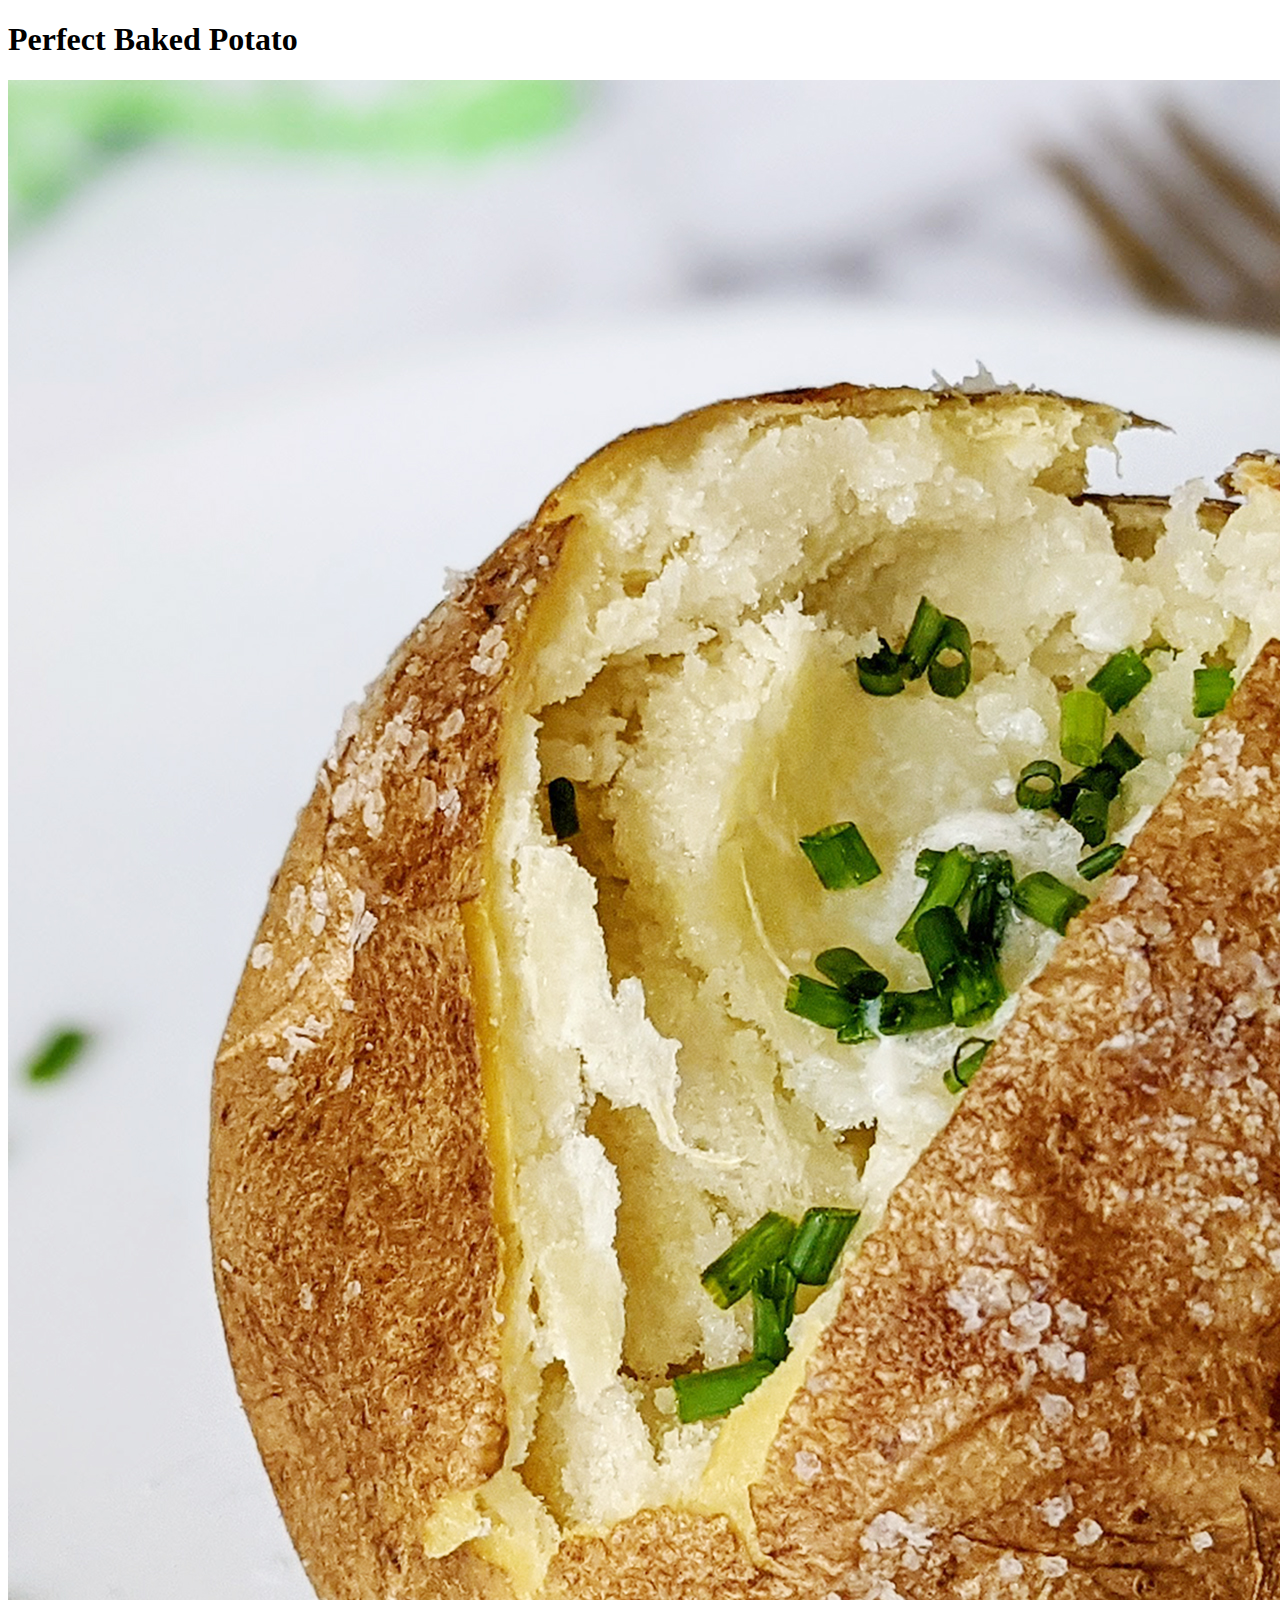
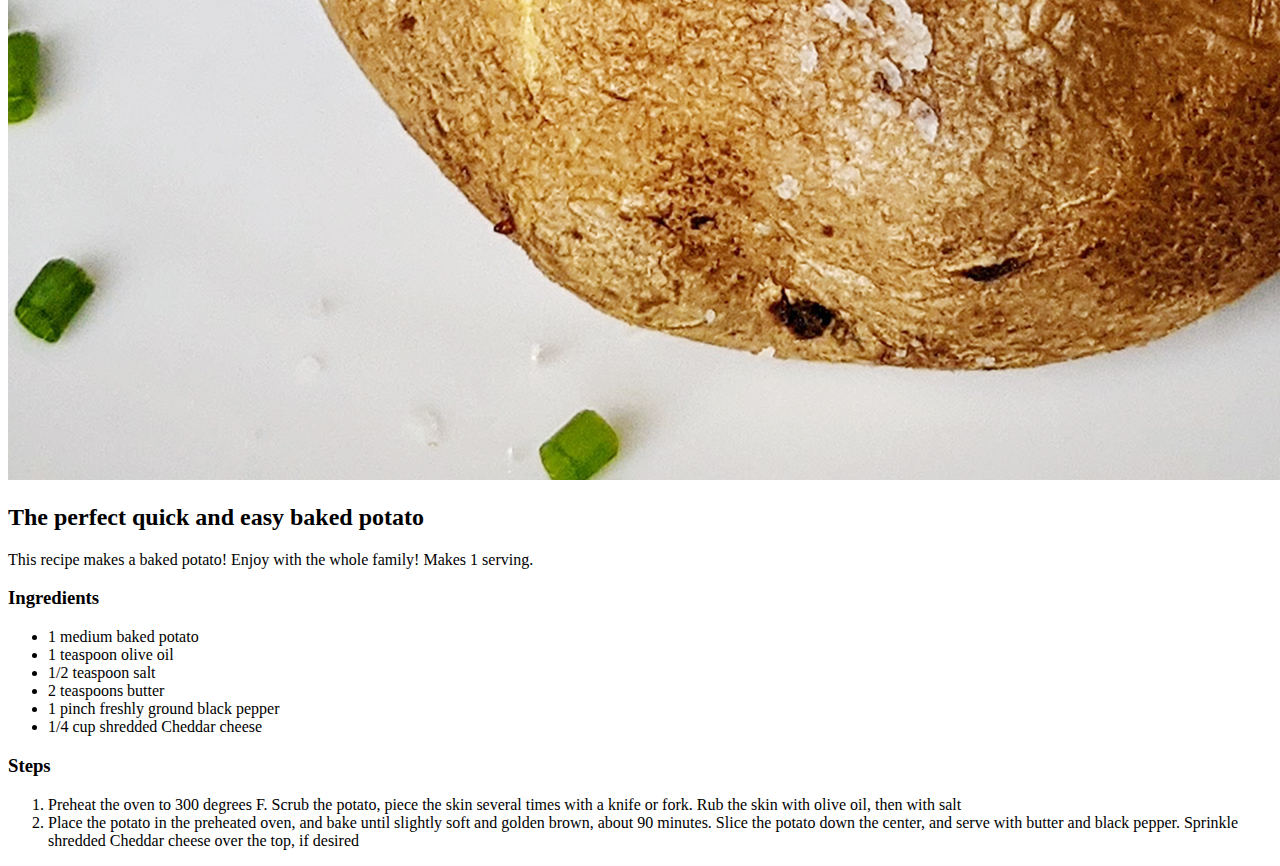
==== recipes/baked-potato.html @ 9f655031 "Add finished Baked Potato recipe page" ====
<!DOCTYPE html>
<html lang="en">
<head>
    <meta charset="UTF-8">
    <meta http-equiv="X-UA-Compatible" content="IE=edge">
    <meta name="viewport" content="width=device-width, initial-scale=1.0">
    <title>Document</title>
</head>
<body>
    <h1>Perfect Baked Potato</h1>
    <img src = "../images/baked-potato.jpeg" alt = "An image of the finished Baked Potato dish">
    <h2>The perfect quick and easy baked potato</h2>
    <p>This recipe makes a baked potato! Enjoy with the whole family! Makes 1 serving.</p>
    <h3>Ingredients</h3>
    <ul>
        <li>1 medium baked potato</li>
        <li>1 teaspoon olive oil</li>
        <li>1/2 teaspoon salt</li>
        <li>2 teaspoons butter</li>
        <li>1 pinch freshly ground black pepper</li>
        <li>1/4 cup shredded Cheddar cheese</li>
    </ul>
    <h3>Steps</h3>
    <ol>
        <li>Preheat the oven to 300 degrees F. Scrub the potato, piece the skin several times with a knife or fork. Rub the skin with olive oil, then with salt</li>
        <li>Place the potato in the preheated oven, and bake until slightly soft and golden brown, about 90 minutes. Slice the potato down the center, and serve with butter and black pepper. Sprinkle shredded Cheddar cheese over the top, if desired</li>
    </ol>
</body>
</html>
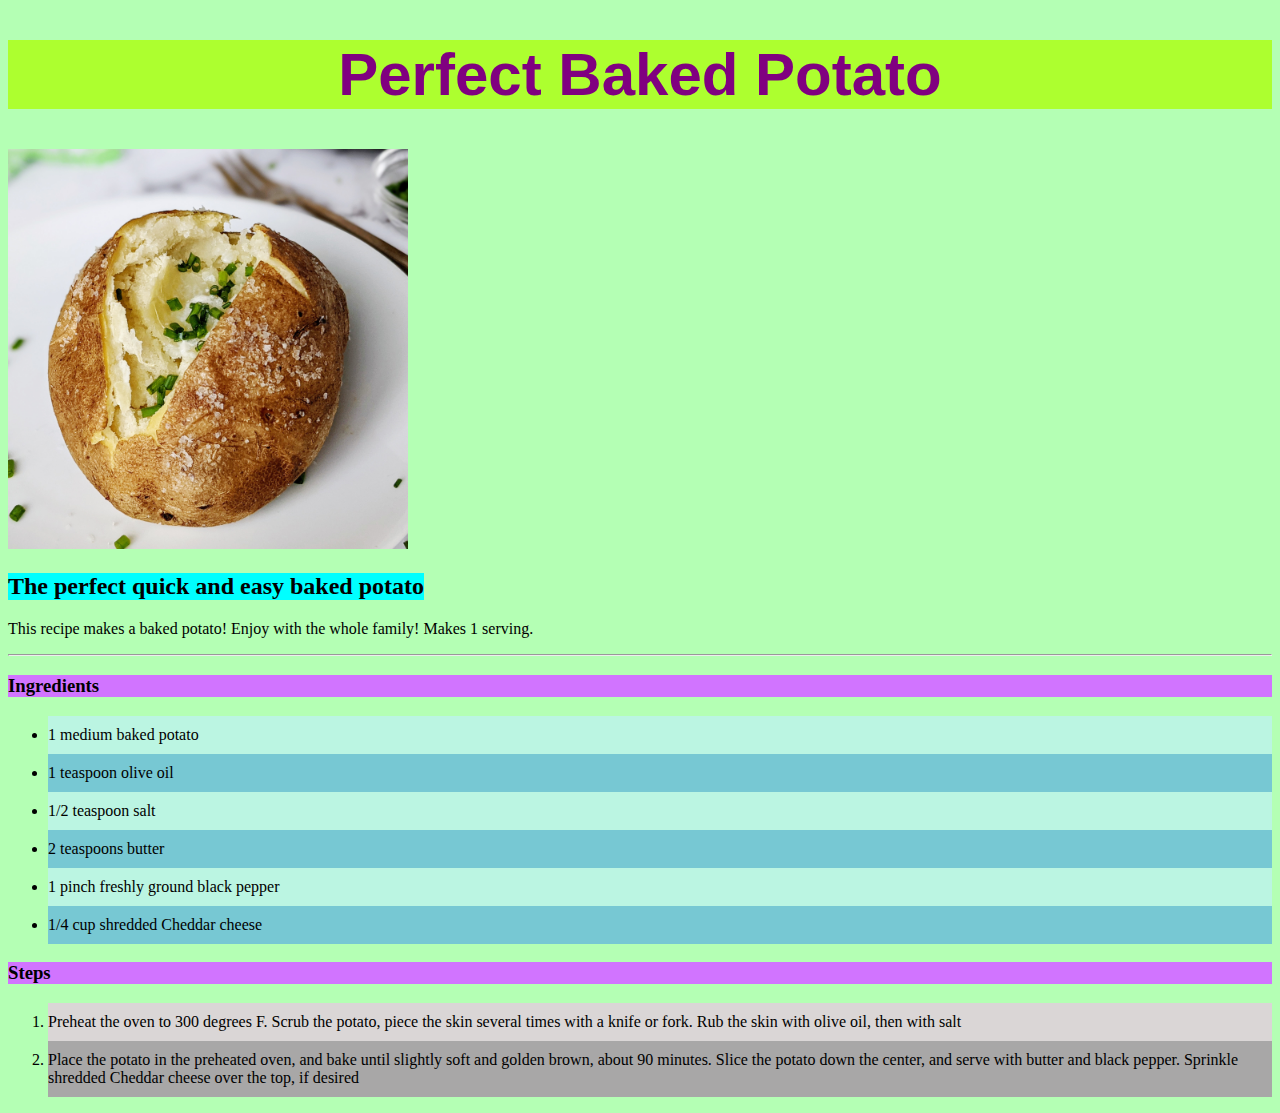
==== commit ddf084ad: "Add css to all recipe pages" ====
--- a/recipes/baked-potato.html
+++ b/recipes/baked-potato.html
@@ -4,6 +4,7 @@
     <meta charset="UTF-8">
     <meta http-equiv="X-UA-Compatible" content="IE=edge">
     <meta name="viewport" content="width=device-width, initial-scale=1.0">
+    <link rel="stylesheet" href="../style.css">
     <title>Document</title>
 </head>
 <body>
@@ -11,19 +12,20 @@
     <img src = "../images/baked-potato.jpeg" alt = "An image of the finished Baked Potato dish">
     <h2>The perfect quick and easy baked potato</h2>
     <p>This recipe makes a baked potato! Enjoy with the whole family! Makes 1 serving.</p>
+    <hr>
     <h3>Ingredients</h3>
     <ul>
-        <li>1 medium baked potato</li>
-        <li>1 teaspoon olive oil</li>
-        <li>1/2 teaspoon salt</li>
-        <li>2 teaspoons butter</li>
-        <li>1 pinch freshly ground black pepper</li>
-        <li>1/4 cup shredded Cheddar cheese</li>
+        <li class="odd">1 medium baked potato</li>
+        <li class="even">1 teaspoon olive oil</li>
+        <li class="odd">1/2 teaspoon salt</li>
+        <li class="even">2 teaspoons butter</li>
+        <li class="odd">1 pinch freshly ground black pepper</li>
+        <li class="even">1/4 cup shredded Cheddar cheese</li>
     </ul>
     <h3>Steps</h3>
     <ol>
-        <li>Preheat the oven to 300 degrees F. Scrub the potato, piece the skin several times with a knife or fork. Rub the skin with olive oil, then with salt</li>
-        <li>Place the potato in the preheated oven, and bake until slightly soft and golden brown, about 90 minutes. Slice the potato down the center, and serve with butter and black pepper. Sprinkle shredded Cheddar cheese over the top, if desired</li>
+        <li class="odd">Preheat the oven to 300 degrees F. Scrub the potato, piece the skin several times with a knife or fork. Rub the skin with olive oil, then with salt</li>
+        <li class="even">Place the potato in the preheated oven, and bake until slightly soft and golden brown, about 90 minutes. Slice the potato down the center, and serve with butter and black pepper. Sprinkle shredded Cheddar cheese over the top, if desired</li>
     </ol>
 </body>
 </html>--- a/style.css
+++ b/style.css
@@ -0,0 +1,72 @@
+h1 {
+    background-color: greenyellow;
+    color: purple;
+    text-align: center;
+    font-size: 60px;
+    font-family: sans-serif;
+}
+
+div {
+    text-align: center;
+}
+
+a {
+    padding-left: 30px;
+    padding-right: 30px;
+    font-size: 26px;
+}
+
+e {
+    font-size: 26px;
+}
+
+img {
+    height: 400px;
+    width: auto;
+}
+
+a.cinna {
+    background-color: rgb(179, 119, 62);
+}
+
+a.potato {
+    background-color: yellow;
+}
+
+a.salmon {
+    background-color: salmon;
+}
+
+h2 {
+    background-color: aqua;
+    width: fit-content;
+}
+
+h3 {
+    background-color: rgb(209, 116, 255);
+}
+
+ol .odd {
+    background-color: rgb(218, 214, 214);
+}
+
+ol .even {
+    background-color: rgb(168, 167, 167);
+}
+
+ul .odd {
+    background-color: rgb(187, 245, 226);
+}
+
+ul .even {
+    background-color: rgb(119, 200, 211);
+}
+
+li{
+    padding-top: 10px;
+    padding-bottom: 10px;
+}
+
+body {
+    background-color: rgb(180, 255, 180);
+}
